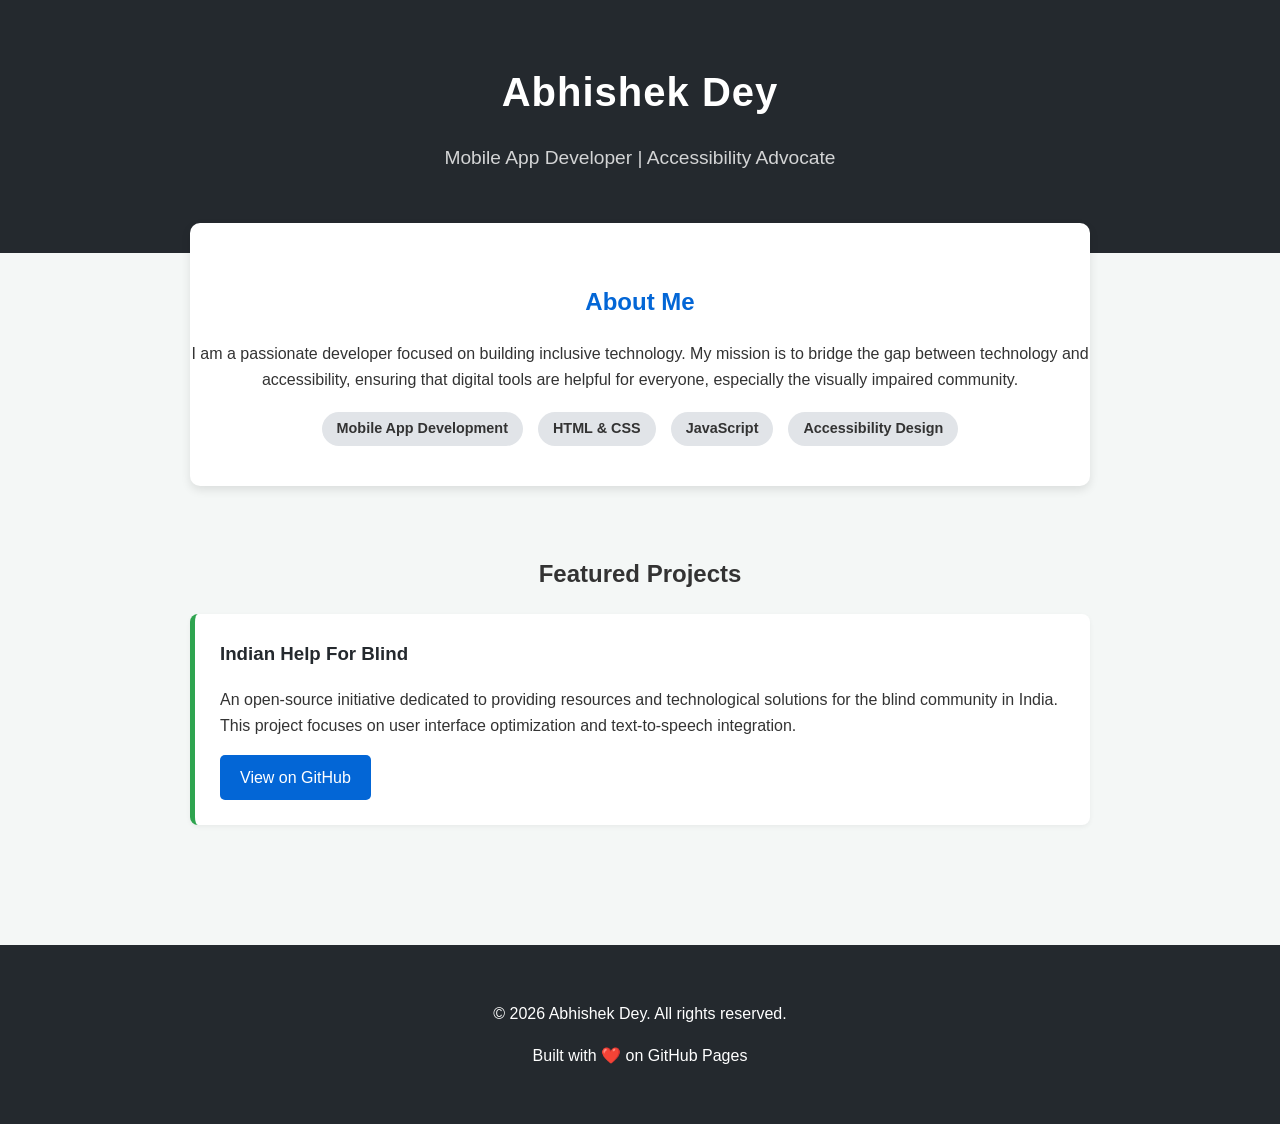
==== index.html @ b2441c4f "Add files via upload" ====
<!DOCTYPE html>
<html lang="en">
<head>
    <meta charset="UTF-8">
    <meta name="viewport" content="width=device-width, initial-scale=1.0">
    <title>Abhishek Dey | App Developer Portfolio</title>
    <style>
        /* General Styles */
        body {
            font-family: 'Segoe UI', Tahoma, Geneva, Verdana, sans-serif;
            line-height: 1.6;
            color: #333;
            margin: 0;
            padding: 0;
            background-color: #f4f7f6;
        }

        .container {
            max-width: 900px;
            margin: auto;
            padding: 0 20px;
        }

        /* Header */
        header {
            background: #24292e; /* GitHub Dark Theme */
            color: #fff;
            padding: 60px 0;
            text-align: center;
        }

        header h1 {
            margin: 0;
            font-size: 2.5rem;
            letter-spacing: 1px;
        }

        header p {
            font-size: 1.2rem;
            opacity: 0.8;
        }

        /* Profile Bio */
        #about {
            padding: 40px 0;
            background: #fff;
            margin-top: -30px;
            border-radius: 10px;
            box-shadow: 0 4px 10px rgba(0,0,0,0.1);
            text-align: center;
        }

        #about h2 {
            color: #0366d6;
        }

        /* Skills */
        .skills {
            display: flex;
            justify-content: center;
            gap: 15px;
            flex-wrap: wrap;
            margin-top: 20px;
        }

        .skill-tag {
            background: #e1e4e8;
            padding: 5px 15px;
            border-radius: 20px;
            font-size: 0.9rem;
            font-weight: bold;
        }

        /* Projects Section */
        #projects {
            padding: 50px 0;
        }

        .project-card {
            background: #fff;
            padding: 25px;
            border-left: 5px solid #2ea44f; /* GitHub Green */
            border-radius: 8px;
            box-shadow: 0 2px 5px rgba(0,0,0,0.05);
            margin-bottom: 20px;
        }

        .project-card h3 {
            margin-top: 0;
            color: #24292e;
        }

        .btn {
            display: inline-block;
            background: #0366d6;
            color: #fff;
            padding: 10px 20px;
            text-decoration: none;
            border-radius: 5px;
            transition: background 0.3s;
        }

        .btn:hover {
            background: #024ea1;
        }

        /* Footer */
        footer {
            text-align: center;
            padding: 40px 0;
            background: #24292e;
            color: #fff;
            margin-top: 50px;
        }
    </style>
</head>
<body>

    <header>
        <div class="container">
            <h1>Abhishek Dey</h1>
            <p>Mobile App Developer | Accessibility Advocate</p>
        </div>
    </header>

    <div class="container">
        <section id="about">
            <h2>About Me</h2>
            <p>I am a passionate developer focused on building inclusive technology. My mission is to bridge the gap between technology and accessibility, ensuring that digital tools are helpful for everyone, especially the visually impaired community.</p>
            <div class="skills">
                <span class="skill-tag">Mobile App Development</span>
                <span class="skill-tag">HTML & CSS</span>
                <span class="skill-tag">JavaScript</span>
                <span class="skill-tag">Accessibility Design</span>
            </div>
        </section>

        <section id="projects">
            <h2 style="text-align:center;">Featured Projects</h2>
            
            <div class="project-card">
                <h3>Indian Help For Blind</h3>
                <p>An open-source initiative dedicated to providing resources and technological solutions for the blind community in India. This project focuses on user interface optimization and text-to-speech integration.</p>
                <a href="https://github.com/Abhishekdey-hub/Indian_Help_For_Blind" class="btn" target="_blank">View on GitHub</a>
            </div>

            </section>
    </div>

    <footer>
        <p>&copy; 2026 Abhishek Dey. All rights reserved.</p>
        <p>Built with ❤️ on GitHub Pages</p>
    </footer>

</body>
</html>
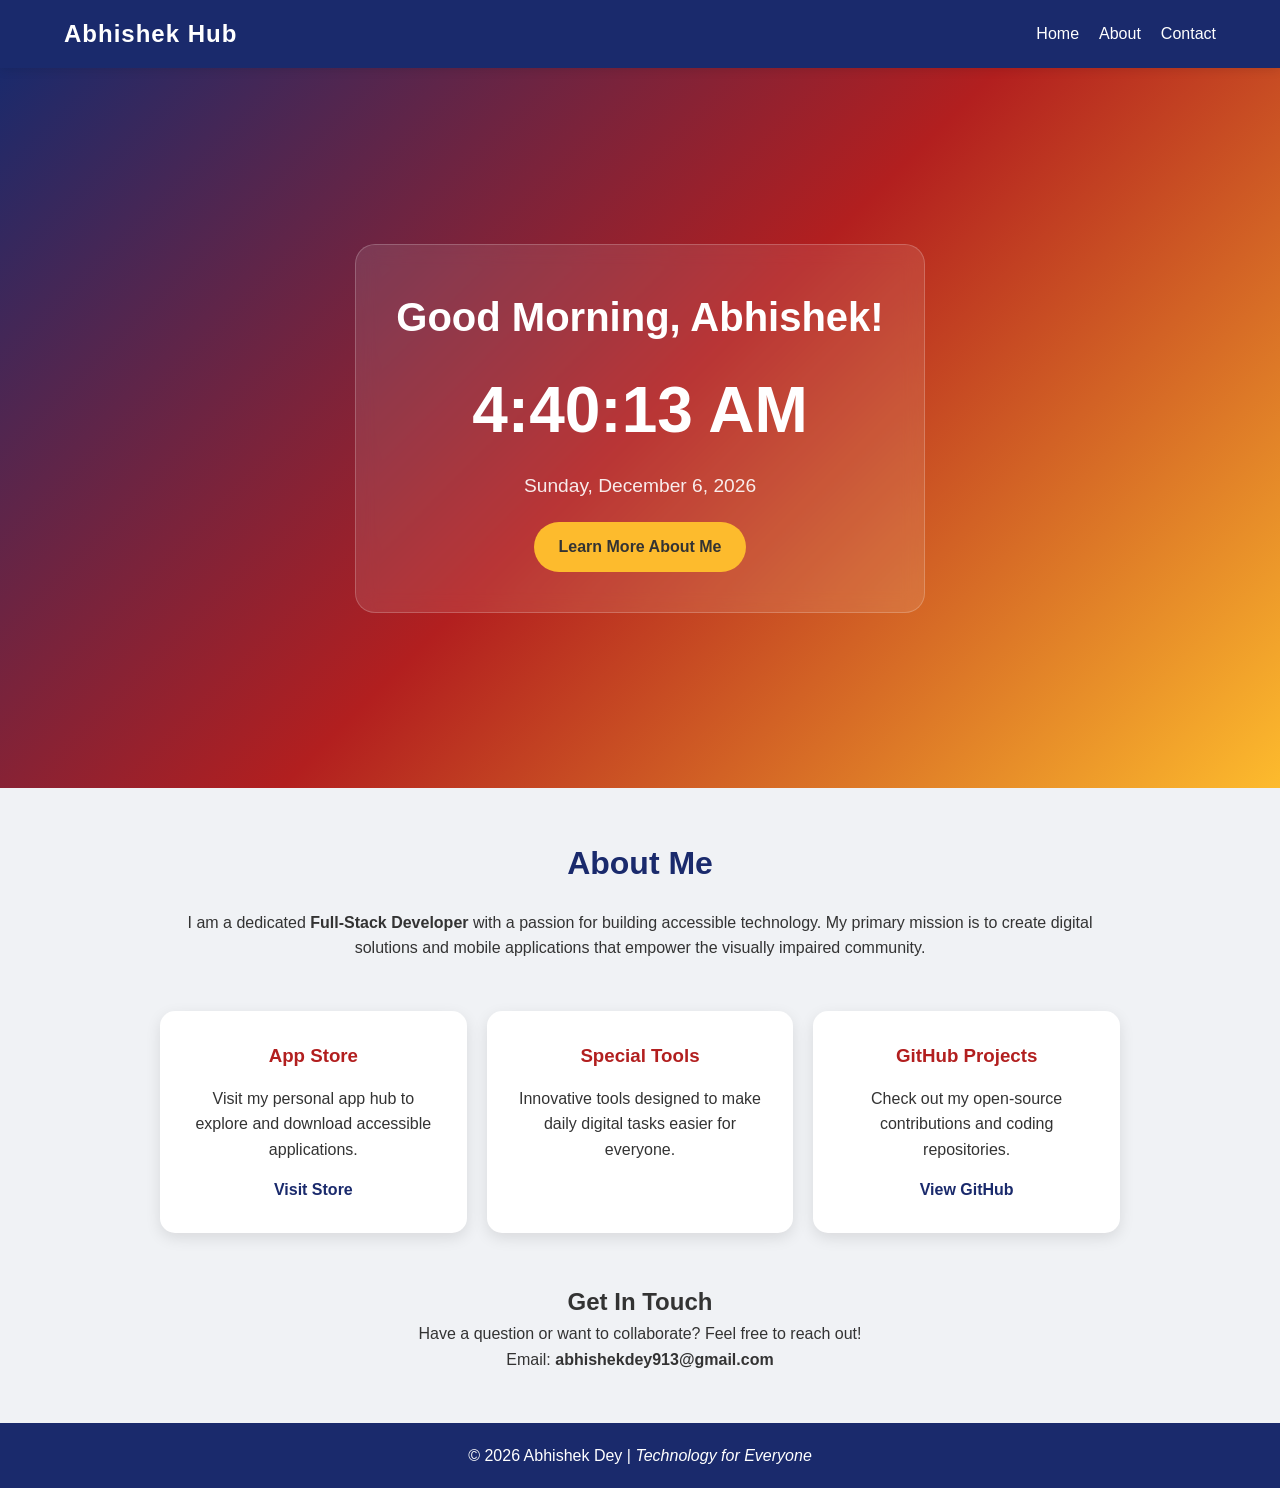
==== commit 723c7590: "Update index.html" ====
--- a/index.html
+++ b/index.html
@@ -3,154 +3,71 @@
 <head>
     <meta charset="UTF-8">
     <meta name="viewport" content="width=device-width, initial-scale=1.0">
-    <title>Abhishek Dey | App Developer Portfolio</title>
-    <style>
-        /* General Styles */
-        body {
-            font-family: 'Segoe UI', Tahoma, Geneva, Verdana, sans-serif;
-            line-height: 1.6;
-            color: #333;
-            margin: 0;
-            padding: 0;
-            background-color: #f4f7f6;
-        }
-
-        .container {
-            max-width: 900px;
-            margin: auto;
-            padding: 0 20px;
-        }
-
-        /* Header */
-        header {
-            background: #24292e; /* GitHub Dark Theme */
-            color: #fff;
-            padding: 60px 0;
-            text-align: center;
-        }
-
-        header h1 {
-            margin: 0;
-            font-size: 2.5rem;
-            letter-spacing: 1px;
-        }
-
-        header p {
-            font-size: 1.2rem;
-            opacity: 0.8;
-        }
-
-        /* Profile Bio */
-        #about {
-            padding: 40px 0;
-            background: #fff;
-            margin-top: -30px;
-            border-radius: 10px;
-            box-shadow: 0 4px 10px rgba(0,0,0,0.1);
-            text-align: center;
-        }
-
-        #about h2 {
-            color: #0366d6;
-        }
-
-        /* Skills */
-        .skills {
-            display: flex;
-            justify-content: center;
-            gap: 15px;
-            flex-wrap: wrap;
-            margin-top: 20px;
-        }
-
-        .skill-tag {
-            background: #e1e4e8;
-            padding: 5px 15px;
-            border-radius: 20px;
-            font-size: 0.9rem;
-            font-weight: bold;
-        }
-
-        /* Projects Section */
-        #projects {
-            padding: 50px 0;
-        }
-
-        .project-card {
-            background: #fff;
-            padding: 25px;
-            border-left: 5px solid #2ea44f; /* GitHub Green */
-            border-radius: 8px;
-            box-shadow: 0 2px 5px rgba(0,0,0,0.05);
-            margin-bottom: 20px;
-        }
-
-        .project-card h3 {
-            margin-top: 0;
-            color: #24292e;
-        }
-
-        .btn {
-            display: inline-block;
-            background: #0366d6;
-            color: #fff;
-            padding: 10px 20px;
-            text-decoration: none;
-            border-radius: 5px;
-            transition: background 0.3s;
-        }
-
-        .btn:hover {
-            background: #024ea1;
-        }
-
-        /* Footer */
-        footer {
-            text-align: center;
-            padding: 40px 0;
-            background: #24292e;
-            color: #fff;
-            margin-top: 50px;
-        }
-    </style>
+    <title>Abhishek Dey | Developer Portfolio</title>
+    <link rel="stylesheet" href="style.css">
 </head>
 <body>
 
-    <header>
-        <div class="container">
-            <h1>Abhishek Dey</h1>
-            <p>Mobile App Developer | Accessibility Advocate</p>
+    <nav>
+        <div class="logo">Abhishek Hub</div>
+        <ul class="nav-links">
+            <li><a href="#home">Home</a></li>
+            <li><a href="#about">About</a></li>
+            <li><a href="#contact">Contact</a></li>
+        </ul>
+    </nav>
+
+    <header id="home" class="hero-section">
+        <div class="overlay">
+            <h2 id="greeting-box">Loading...</h2>
+            <h3 id="clock-box">00:00:00</h3>
+            <p id="date-box">Fetching date...</p>
+            <a href="#about" class="cta-btn">Learn More About Me</a>
         </div>
     </header>
 
-    <div class="container">
-        <section id="about">
+    <section id="about" class="about-section">
+        <div class="container">
             <h2>About Me</h2>
-            <p>I am a passionate developer focused on building inclusive technology. My mission is to bridge the gap between technology and accessibility, ensuring that digital tools are helpful for everyone, especially the visually impaired community.</p>
-            <div class="skills">
-                <span class="skill-tag">Mobile App Development</span>
-                <span class="skill-tag">HTML & CSS</span>
-                <span class="skill-tag">JavaScript</span>
-                <span class="skill-tag">Accessibility Design</span>
+            <p>I am a dedicated <strong>Full-Stack Developer</strong> with a passion for building accessible technology. My primary mission is to create digital solutions and mobile applications that empower the visually impaired community.</p>
+        </div>
+    </section>
+
+    <section class="services">
+        <div class="container grid">
+            <div class="service-card">
+                <h3>App Store</h3>
+                <p>Visit my personal app hub to explore and download accessible applications.</p>
+                <a href="appstore/index.html">Visit Store</a>
             </div>
-        </section>
+            <div class="service-card">
+                <h3>Special Tools</h3>
+                <p>Innovative tools designed to make daily digital tasks easier for everyone.</p>
+            </div>
+            <div class="service-card">
+                <h3>GitHub Projects</h3>
+                <p>Check out my open-source contributions and coding repositories.</p>
+                <a href="https://github.com/abhishekdey-hub">View GitHub</a>
+            </div>
+        </div>
+    </section>
 
-        <section id="projects">
-            <h2 style="text-align:center;">Featured Projects</h2>
-            
-            <div class="project-card">
-                <h3>Indian Help For Blind</h3>
-                <p>An open-source initiative dedicated to providing resources and technological solutions for the blind community in India. This project focuses on user interface optimization and text-to-speech integration.</p>
-                <a href="https://github.com/Abhishekdey-hub/Indian_Help_For_Blind" class="btn" target="_blank">View on GitHub</a>
-            </div>
-
-            </section>
-    </div>
+    <section id="contact" class="contact-section">
+        <div class="container">
+            <h2>Get In Touch</h2>
+            <p>Have a question or want to collaborate? Feel free to reach out!</p>
+          <p>Email: 
+    <a href="mailto:abhishekdey913@gmail.com" style="color: inherit; text-decoration: none;">
+        <strong>abhishekdey913@gmail.com</strong>
+    </a>
+</p>
+ </div>
+    </section>
 
     <footer>
-        <p>&copy; 2026 Abhishek Dey. All rights reserved.</p>
-        <p>Built with ❤️ on GitHub Pages</p>
+        <p>&copy; 2026 Abhishek Dey | <em>Technology for Everyone</em></p>
     </footer>
 
+    <script src="script.js"></script>
 </body>
 </html>
--- a/style.css
+++ b/style.css
@@ -0,0 +1,174 @@
+/* Project: Abhishek Dey Portfolio 
+   Style: Modern, Clean, and Professional 
+*/
+
+/* ১. সাধারণ স্টাইল - পুরো ওয়েবসাইটের ফন্ট এবং মার্জিন ঠিক করা */
+* {
+    margin: 0;
+    padding: 0;
+    box-sizing: border-box;
+    font-family: 'Segoe UI', Roboto, sans-serif;
+}
+
+body {
+    background-color: #f0f2f5; /* হালকা ধূসর ব্যাকগ্রাউন্ড যা চোখের জন্য আরামদায়ক */
+    color: #333;
+    line-height: 1.6;
+}
+
+/* ২. নেভিগেশন বার - উপরে ফিক্সড থাকবে */
+nav {
+    background-color: #1a2a6c; /* গাঢ় নীল রঙ */
+    color: white;
+    padding: 15px 5%;
+    display: flex;
+    justify-content: space-between;
+    align-items: center;
+    position: sticky;
+    top: 0;
+    z-index: 1000;
+    box-shadow: 0 2px 10px rgba(0,0,0,0.1);
+}
+
+.logo {
+    font-size: 1.5rem;
+    font-weight: bold;
+    letter-spacing: 1px;
+}
+
+.nav-links {
+    list-style: none;
+    display: flex;
+}
+
+.nav-links li {
+    margin-left: 20px;
+}
+
+.nav-links a {
+    color: white;
+    text-decoration: none;
+    transition: 0.3s;
+}
+
+.nav-links a:hover {
+    color: #fdbb2d; /* হোভার করলে সোনালি রঙ হবে */
+}
+
+/* ৩. হিরো সেকশন - যেখানে ঘড়ি এবং গ্রিটিং থাকবে */
+.hero-section {
+    height: 80vh;
+    background: linear-gradient(135deg, #1a2a6c, #b21f1f, #fdbb2d); /* সুন্দর গ্রেডিয়েন্ট ব্যাকগ্রাউন্ড */
+    display: flex;
+    justify-content: center;
+    align-items: center;
+    text-align: center;
+    color: white;
+}
+
+.overlay {
+    background: rgba(255, 255, 255, 0.1); /* গ্লাস-মরফিজম ইফেক্ট */
+    padding: 40px;
+    border-radius: 20px;
+    backdrop-filter: blur(10px); /* পেছনের অংশ ঝাপসা দেখাবে */
+    border: 1px solid rgba(255, 255, 255, 0.2);
+}
+
+#greeting-box {
+    font-size: 2.5rem;
+    margin-bottom: 10px;
+}
+
+#clock-box {
+    font-size: 4rem;
+    font-weight: bold;
+    margin: 10px 0;
+}
+
+#date-box {
+    font-size: 1.2rem;
+    margin-bottom: 20px;
+    opacity: 0.9;
+}
+
+.cta-btn {
+    display: inline-block;
+    padding: 12px 25px;
+    background: #fdbb2d;
+    color: #333;
+    text-decoration: none;
+    border-radius: 30px;
+    font-weight: bold;
+    transition: 0.3s;
+}
+
+.cta-btn:hover {
+    transform: scale(1.05); /* হালকা বড় হবে */
+    background: white;
+}
+
+/* ৪. কন্টেইনার এবং সেকশন স্টাইল */
+.container {
+    max-width: 1000px;
+    margin: 50px auto;
+    padding: 0 20px;
+    text-align: center;
+}
+
+.about-section h2, .services h2 {
+    font-size: 2rem;
+    margin-bottom: 20px;
+    color: #1a2a6c;
+}
+
+/* ৫. কার্ড ডিজাইন - প্রজেক্টগুলোর জন্য */
+.grid {
+    display: grid;
+    grid-template-columns: repeat(auto-fit, minmax(280px, 1fr)); /* রেসপন্সিভ গ্রিড */
+    gap: 20px;
+    margin-top: 30px;
+}
+
+.service-card {
+    background: white;
+    padding: 30px;
+    border-radius: 15px;
+    box-shadow: 0 5px 15px rgba(0,0,0,0.1);
+    transition: 0.3s;
+}
+
+.service-card:hover {
+    transform: translateY(-10px); /* কার্ডটি উপরে ভেসে উঠবে */
+}
+
+.service-card h3 {
+    margin-bottom: 15px;
+    color: #b21f1f;
+}
+
+.service-card a {
+    display: inline-block;
+    margin-top: 15px;
+    color: #1a2a6c;
+    font-weight: bold;
+    text-decoration: none;
+}
+
+/* ৬. ফুটার স্টাইল */
+footer {
+    background: #1a2a6c;
+    color: white;
+    padding: 20px;
+    text-align: center;
+    margin-top: 50px;
+}
+
+/* ৭. মোবাইল ফোনের জন্য বিশেষ অ্যাডজাস্টমেন্ট */
+@media (max-width: 600px) {
+    #clock-box {
+        font-size: 2.5rem;
+    }
+    #greeting-box {
+        font-size: 1.8rem;
+    }
+}
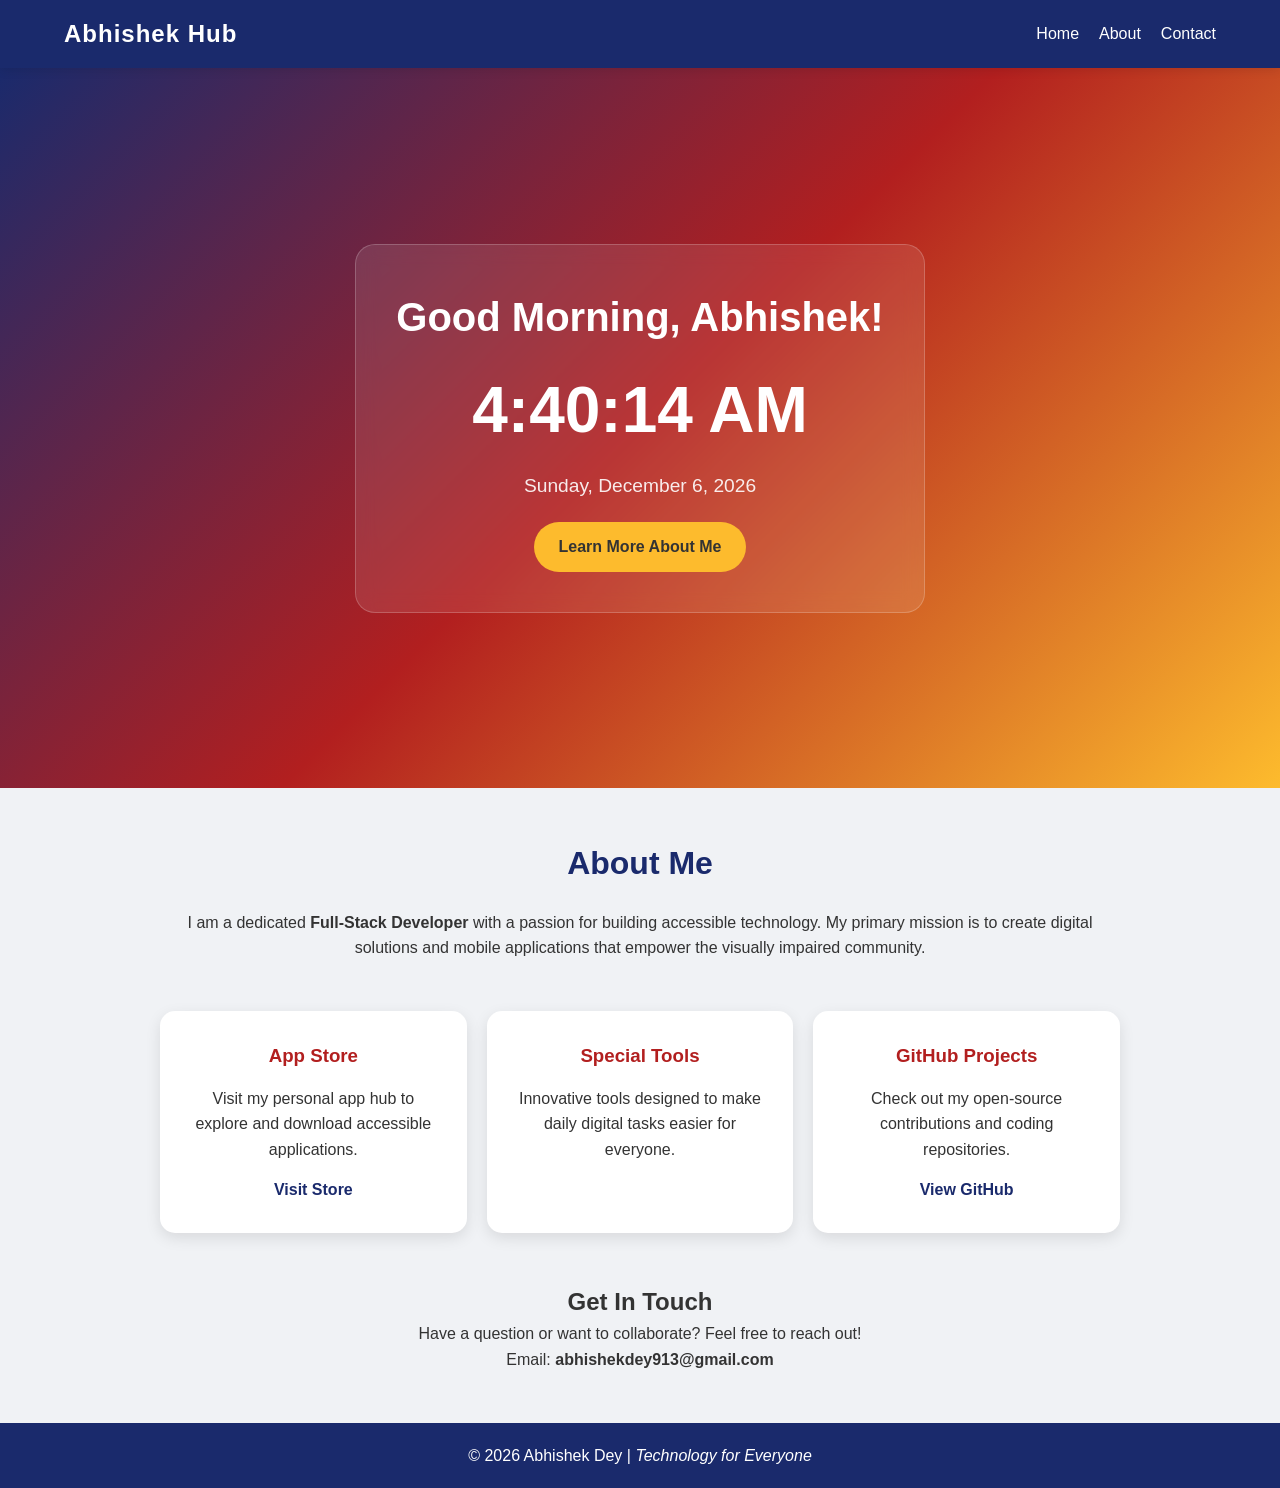
==== commit c0c004f7: "Update index.html" ====
--- a/index.html
+++ b/index.html
@@ -38,7 +38,7 @@
             <div class="service-card">
                 <h3>App Store</h3>
                 <p>Visit my personal app hub to explore and download accessible applications.</p>
-                <a href="appstore/index.html">Visit Store</a>
+                <a href="accessible-android-appstore/">Visit Store</a>
             </div>
             <div class="service-card">
                 <h3>Special Tools</h3>
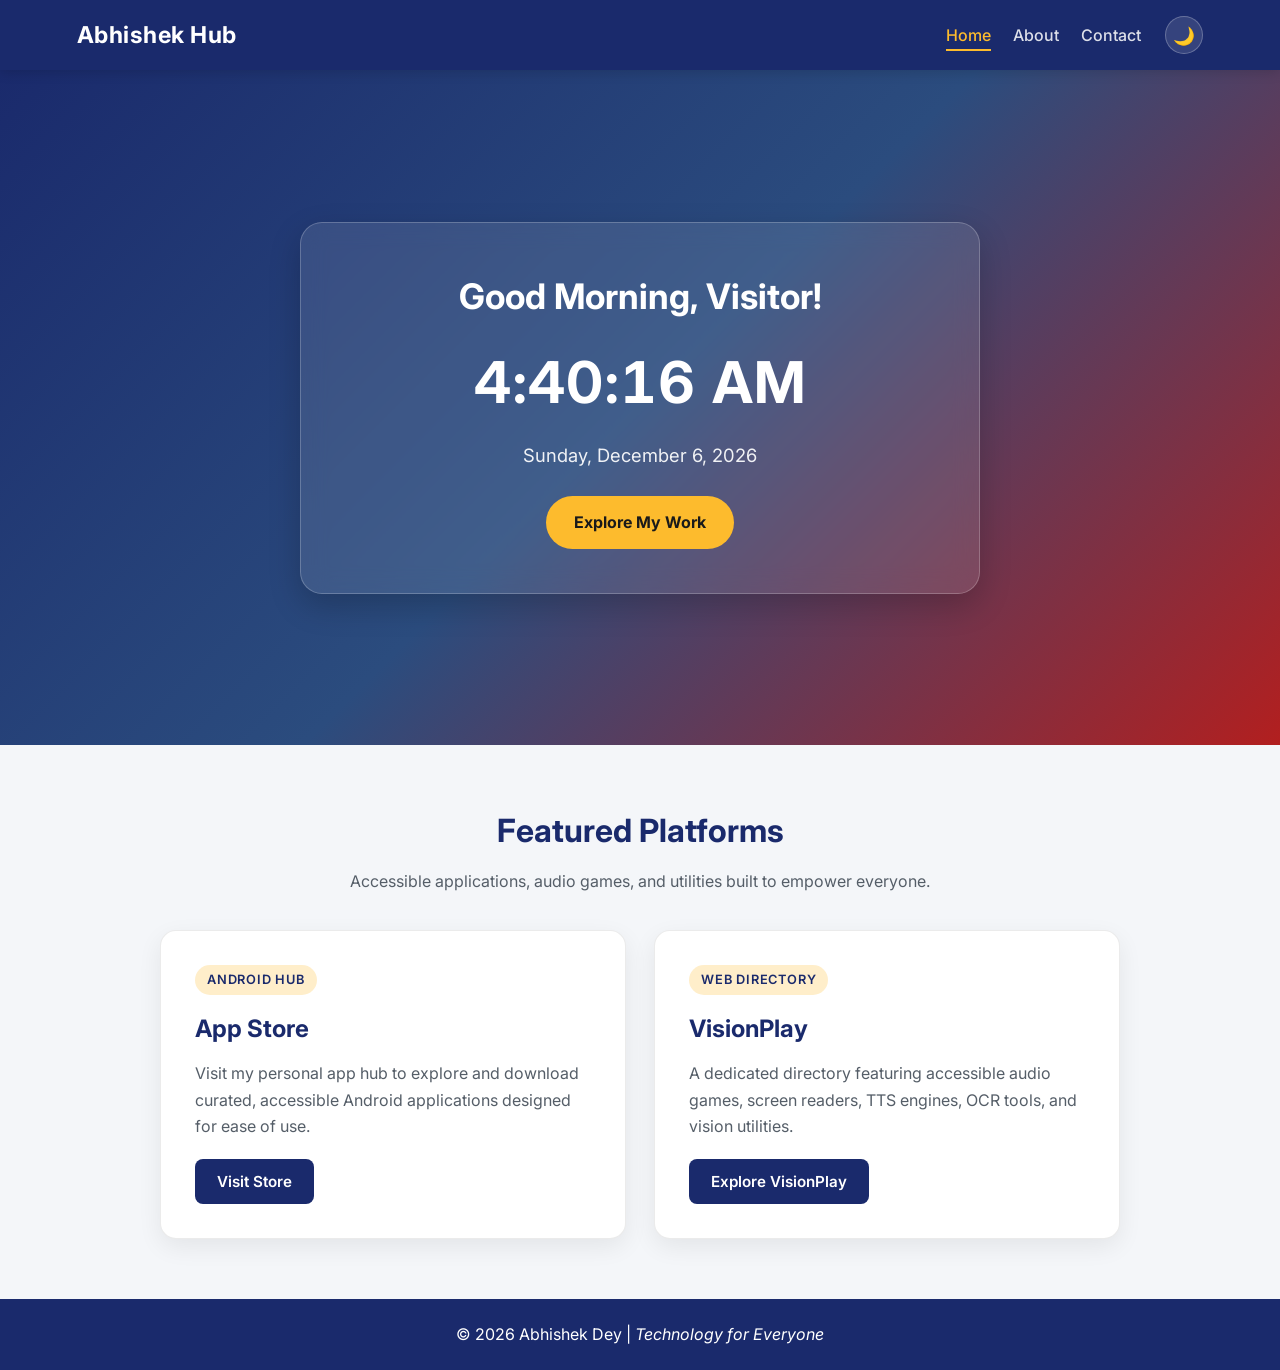
==== commit 9a78d1a5: "Create index.html" ====
--- a/index.html
+++ b/index.html
@@ -3,71 +3,66 @@
 <head>
     <meta charset="UTF-8">
     <meta name="viewport" content="width=device-width, initial-scale=1.0">
-    <title>Abhishek Dey | Developer Portfolio</title>
-    <link rel="stylesheet" href="style.css">
+    <title>Abhishek Hub | Home</title>
+    <link rel="preconnect" href="https://fonts.googleapis.com">
+    <link rel="preconnect" href="https://fonts.gstatic.com" crossorigin>
+    <link href="https://fonts.googleapis.com/css2?family=Inter:wght@400;500;600;700&display=swap" rel="stylesheet">
+    <link rel="stylesheet" href="css/style.css">
 </head>
 <body>
 
-    <nav>
-        <div class="logo">Abhishek Hub</div>
-        <ul class="nav-links">
-            <li><a href="#home">Home</a></li>
-            <li><a href="#about">About</a></li>
-            <li><a href="#contact">Contact</a></li>
-        </ul>
+    <nav aria-label="Main Navigation">
+        <a href="index.html" class="logo">Abhishek Hub</a>
+        <div class="nav-right">
+            <ul class="nav-links">
+                <li><a href="index.html" class="active" aria-current="page">Home</a></li>
+                <li><a href="about.html">About</a></li>
+                <li><a href="contact.html">Contact</a></li>
+            </ul>
+            <button id="theme-toggle" class="theme-btn" aria-label="Switch to Dark Mode" title="Toggle Dark/Light Mode">
+                <span id="theme-icon">🌙</span>
+            </button>
+        </div>
     </nav>
 
-    <header id="home" class="hero-section">
+    <header class="hero-section">
         <div class="overlay">
-            <h2 id="greeting-box">Loading...</h2>
-            <h3 id="clock-box">00:00:00</h3>
+            <h1 id="greeting-box">Loading...</h1>
+            <div id="clock-box" role="timer" aria-label="Current Time">00:00:00</div>
             <p id="date-box">Fetching date...</p>
-            <a href="#about" class="cta-btn">Learn More About Me</a>
+            <a href="#projects" class="cta-btn">Explore My Work</a>
         </div>
     </header>
 
-    <section id="about" class="about-section">
-        <div class="container">
-            <h2>About Me</h2>
-            <p>I am a dedicated <strong>Full-Stack Developer</strong> with a passion for building accessible technology. My primary mission is to create digital solutions and mobile applications that empower the visually impaired community.</p>
-        </div>
-    </section>
+    <main>
+        <section id="projects" class="services">
+            <div class="container">
+                <h2>Featured Platforms</h2>
+                <p class="section-subtitle">Accessible applications, audio games, and utilities built to empower everyone.</p>
+                
+                <div class="grid">
+                    <article class="service-card">
+                        <div class="card-badge">Android Hub</div>
+                        <h3>App Store</h3>
+                        <p>Visit my personal app hub to explore and download curated, accessible Android applications designed for ease of use.</p>
+                        <a href="accessible-android-appstore/" class="card-btn">Visit Store</a>
+                    </article>
 
-    <section class="services">
-        <div class="container grid">
-            <div class="service-card">
-                <h3>App Store</h3>
-                <p>Visit my personal app hub to explore and download accessible applications.</p>
-                <a href="accessible-android-appstore/">Visit Store</a>
+                    <article class="service-card">
+                        <div class="card-badge">Web Directory</div>
+                        <h3>VisionPlay</h3>
+                        <p>A dedicated directory featuring accessible audio games, screen readers, TTS engines, OCR tools, and vision utilities.</p>
+                        <a href="https://abhishekdey-hub.github.io/VisionPlay/" target="_blank" rel="noopener noreferrer" class="card-btn">Explore VisionPlay</a>
+                    </article>
+                </div>
             </div>
-            <div class="service-card">
-                <h3>Special Tools</h3>
-                <p>Innovative tools designed to make daily digital tasks easier for everyone.</p>
-            </div>
-            <div class="service-card">
-                <h3>GitHub Projects</h3>
-                <p>Check out my open-source contributions and coding repositories.</p>
-                <a href="https://github.com/abhishekdey-hub">View GitHub</a>
-            </div>
-        </div>
-    </section>
-
-    <section id="contact" class="contact-section">
-        <div class="container">
-            <h2>Get In Touch</h2>
-            <p>Have a question or want to collaborate? Feel free to reach out!</p>
-          <p>Email: 
-    <a href="mailto:abhishekdey913@gmail.com" style="color: inherit; text-decoration: none;">
-        <strong>abhishekdey913@gmail.com</strong>
-    </a>
-</p>
- </div>
-    </section>
+        </section>
+    </main>
 
     <footer>
         <p>&copy; 2026 Abhishek Dey | <em>Technology for Everyone</em></p>
     </footer>
 
-    <script src="script.js"></script>
+    <script src="js/script.js"></script>
 </body>
 </html>
--- a/css/style.css
+++ b/css/style.css
@@ -0,0 +1,393 @@
+/* Project: Abhishek Dey Portfolio 
+   Style: Modern, Clean, Accessible & Responsive with Dark Mode
+*/
+
+:root {
+    --bg-color: #f4f6f9;
+    --surface-color: #ffffff;
+    --text-color: #22262a;
+    --text-muted: #555e68;
+    --primary-color: #1a2a6c;
+    --accent-color: #fdbb2d;
+    --accent-hover: #e5a51d;
+    --border-color: rgba(0, 0, 0, 0.08);
+    --card-shadow: 0 8px 24px rgba(0, 0, 0, 0.07);
+    --hero-gradient: linear-gradient(135deg, #1a2a6c, #2b4c7e, #b21f1f);
+}
+
+/* Dark Theme Variables */
+body.dark-mode {
+    --bg-color: #0f172a;
+    --surface-color: #1e293b;
+    --text-color: #f1f5f9;
+    --text-muted: #94a3b8;
+    --primary-color: #38bdf8;
+    --border-color: rgba(255, 255, 255, 0.1);
+    --card-shadow: 0 8px 24px rgba(0, 0, 0, 0.35);
+    --hero-gradient: linear-gradient(135deg, #090d16, #1a2a6c, #3b1838);
+}
+
+* {
+    margin: 0;
+    padding: 0;
+    box-sizing: border-box;
+    font-family: 'Inter', 'Segoe UI', Roboto, sans-serif;
+}
+
+html {
+    scroll-behavior: smooth;
+}
+
+body {
+    background-color: var(--bg-color);
+    color: var(--text-color);
+    line-height: 1.65;
+    display: flex;
+    flex-direction: column;
+    min-height: 100vh;
+    transition: background-color 0.3s ease, color 0.3s ease;
+}
+
+main {
+    flex: 1;
+}
+
+/* Navigation Bar */
+nav {
+    background-color: #1a2a6c;
+    color: #ffffff;
+    padding: 16px 6%;
+    display: flex;
+    justify-content: space-between;
+    align-items: center;
+    position: sticky;
+    top: 0;
+    z-index: 1000;
+    box-shadow: 0 2px 12px rgba(0, 0, 0, 0.15);
+}
+
+body.dark-mode nav {
+    background-color: #0b1120;
+    border-bottom: 1px solid var(--border-color);
+}
+
+.logo {
+    font-size: 1.45rem;
+    font-weight: 700;
+    letter-spacing: 0.5px;
+    color: #ffffff;
+    text-decoration: none;
+}
+
+.nav-right {
+    display: flex;
+    align-items: center;
+    gap: 24px;
+}
+
+.nav-links {
+    list-style: none;
+    display: flex;
+    gap: 22px;
+}
+
+.nav-links a {
+    color: rgba(255, 255, 255, 0.85);
+    text-decoration: none;
+    font-weight: 500;
+    padding-bottom: 4px;
+    border-bottom: 2px solid transparent;
+    transition: color 0.25s, border-color 0.25s;
+}
+
+.nav-links a:hover,
+.nav-links a.active {
+    color: var(--accent-color);
+    border-bottom-color: var(--accent-color);
+}
+
+.theme-btn {
+    background: rgba(255, 255, 255, 0.12);
+    border: 1px solid rgba(255, 255, 255, 0.25);
+    color: #ffffff;
+    width: 38px;
+    height: 38px;
+    border-radius: 50%;
+    cursor: pointer;
+    font-size: 1.1rem;
+    display: flex;
+    align-items: center;
+    justify-content: center;
+    transition: background 0.25s, transform 0.2s;
+}
+
+.theme-btn:hover {
+    background: rgba(255, 255, 255, 0.25);
+    transform: scale(1.06);
+}
+
+/* Home Hero Section */
+.hero-section {
+    min-height: 75vh;
+    background: var(--hero-gradient);
+    display: flex;
+    justify-content: center;
+    align-items: center;
+    text-align: center;
+    color: #ffffff;
+    padding: 40px 20px;
+}
+
+.overlay {
+    background: rgba(255, 255, 255, 0.1);
+    padding: 44px 48px;
+    border-radius: 22px;
+    backdrop-filter: blur(12px);
+    -webkit-backdrop-filter: blur(12px);
+    border: 1px solid rgba(255, 255, 255, 0.22);
+    max-width: 680px;
+    width: 100%;
+    box-shadow: 0 12px 32px rgba(0, 0, 0, 0.2);
+}
+
+#greeting-box {
+    font-size: 2.2rem;
+    font-weight: 700;
+    margin-bottom: 8px;
+}
+
+#clock-box {
+    font-size: 3.6rem;
+    font-weight: 700;
+    margin: 10px 0;
+    font-variant-numeric: tabular-nums;
+    letter-spacing: 1px;
+}
+
+#date-box {
+    font-size: 1.15rem;
+    margin-bottom: 26px;
+    opacity: 0.92;
+}
+
+.cta-btn {
+    display: inline-block;
+    padding: 13px 28px;
+    background: var(--accent-color);
+    color: #1a1a1a;
+    text-decoration: none;
+    border-radius: 30px;
+    font-weight: 700;
+    transition: transform 0.25s, background 0.25s;
+}
+
+.cta-btn:hover {
+    transform: translateY(-2px);
+    background: #ffffff;
+}
+
+/* Sub-page Header (About & Contact) */
+.page-header {
+    background: var(--hero-gradient);
+    color: #ffffff;
+    padding: 60px 20px;
+    text-align: center;
+}
+
+.page-header h1 {
+    font-size: 2.4rem;
+    margin-bottom: 10px;
+}
+
+.page-header p {
+    font-size: 1.1rem;
+    opacity: 0.9;
+    max-width: 600px;
+    margin: 0 auto;
+}
+
+/* Containers & Sections */
+.container {
+    max-width: 1000px;
+    margin: 0 auto;
+    padding: 0 20px;
+}
+
+.services,
+.content-section {
+    padding: 60px 0;
+}
+
+.services h2 {
+    font-size: 2rem;
+    text-align: center;
+    color: var(--primary-color);
+    margin-bottom: 10px;
+}
+
+.section-subtitle {
+    text-align: center;
+    color: var(--text-muted);
+    max-width: 600px;
+    margin: 0 auto 36px auto;
+}
+
+/* Cards Grid */
+.grid {
+    display: grid;
+    grid-template-columns: repeat(auto-fit, minmax(300px, 1fr));
+    gap: 28px;
+}
+
+.service-card,
+.info-card {
+    background: var(--surface-color);
+    padding: 34px;
+    border-radius: 16px;
+    border: 1px solid var(--border-color);
+    box-shadow: var(--card-shadow);
+    transition: transform 0.3s ease, box-shadow 0.3s ease;
+}
+
+.service-card {
+    display: flex;
+    flex-direction: column;
+    align-items: flex-start;
+    text-align: left;
+}
+
+.service-card:hover {
+    transform: translateY(-6px);
+}
+
+.card-badge {
+    font-size: 0.8rem;
+    font-weight: 600;
+    text-transform: uppercase;
+    letter-spacing: 0.8px;
+    color: #1a2a6c;
+    background: rgba(253, 187, 45, 0.25);
+    padding: 4px 12px;
+    border-radius: 20px;
+    margin-bottom: 14px;
+}
+
+body.dark-mode .card-badge {
+    color: var(--accent-color);
+    background: rgba(253, 187, 45, 0.15);
+}
+
+.service-card h3,
+.info-card h2 {
+    font-size: 1.5rem;
+    margin-bottom: 12px;
+    color: var(--primary-color);
+}
+
+.service-card p,
+.info-card p {
+    color: var(--text-muted);
+    margin-bottom: 20px;
+}
+
+.service-card p {
+    flex: 1;
+}
+
+.card-btn {
+    display: inline-block;
+    padding: 10px 22px;
+    background-color: #1a2a6c;
+    color: #ffffff;
+    text-decoration: none;
+    border: none;
+    border-radius: 8px;
+    font-size: 0.95rem;
+    font-weight: 600;
+    cursor: pointer;
+    transition: background-color 0.25s, transform 0.2s;
+}
+
+body.dark-mode .card-btn {
+    background-color: var(--accent-color);
+    color: #111827;
+}
+
+.card-btn:hover {
+    background-color: #2c439e;
+    transform: translateY(-2px);
+}
+
+body.dark-mode .card-btn:hover {
+    background-color: var(--accent-hover);
+}
+
+/* About & Contact Specifics */
+.info-card {
+    margin-bottom: 28px;
+}
+
+.contact-box {
+    text-align: center;
+}
+
+.email-action-group {
+    display: flex;
+    justify-content: center;
+    align-items: center;
+    flex-wrap: wrap;
+    gap: 16px;
+    margin: 20px 0 10px 0;
+}
+
+.email-link {
+    font-size: 1.2rem;
+    font-weight: 700;
+    color: var(--primary-color);
+    text-decoration: none;
+    word-break: break-all;
+}
+
+.email-link:hover {
+    text-decoration: underline;
+}
+
+.copy-feedback {
+    font-size: 0.9rem;
+    font-weight: 600;
+    color: #16a34a;
+    min-height: 22px;
+    margin-bottom: 0 !important;
+}
+
+/* Footer */
+footer {
+    background: #1a2a6c;
+    color: #ffffff;
+    padding: 22px;
+    text-align: center;
+    margin-top: auto;
+}
+
+body.dark-mode footer {
+    background: #0b1120;
+    border-top: 1px solid var(--border-color);
+}
+
+/* Responsive Adjustments */
+@media (max-width: 650px) {
+    nav {
+        flex-direction: column;
+        gap: 12px;
+        padding: 14px 4%;
+    }
+    .overlay {
+        padding: 32px 20px;
+    }
+    #clock-box {
+        font-size: 2.3rem;
+    }
+    #greeting-box {
+        font-size: 1.65rem;
+    }
+}
